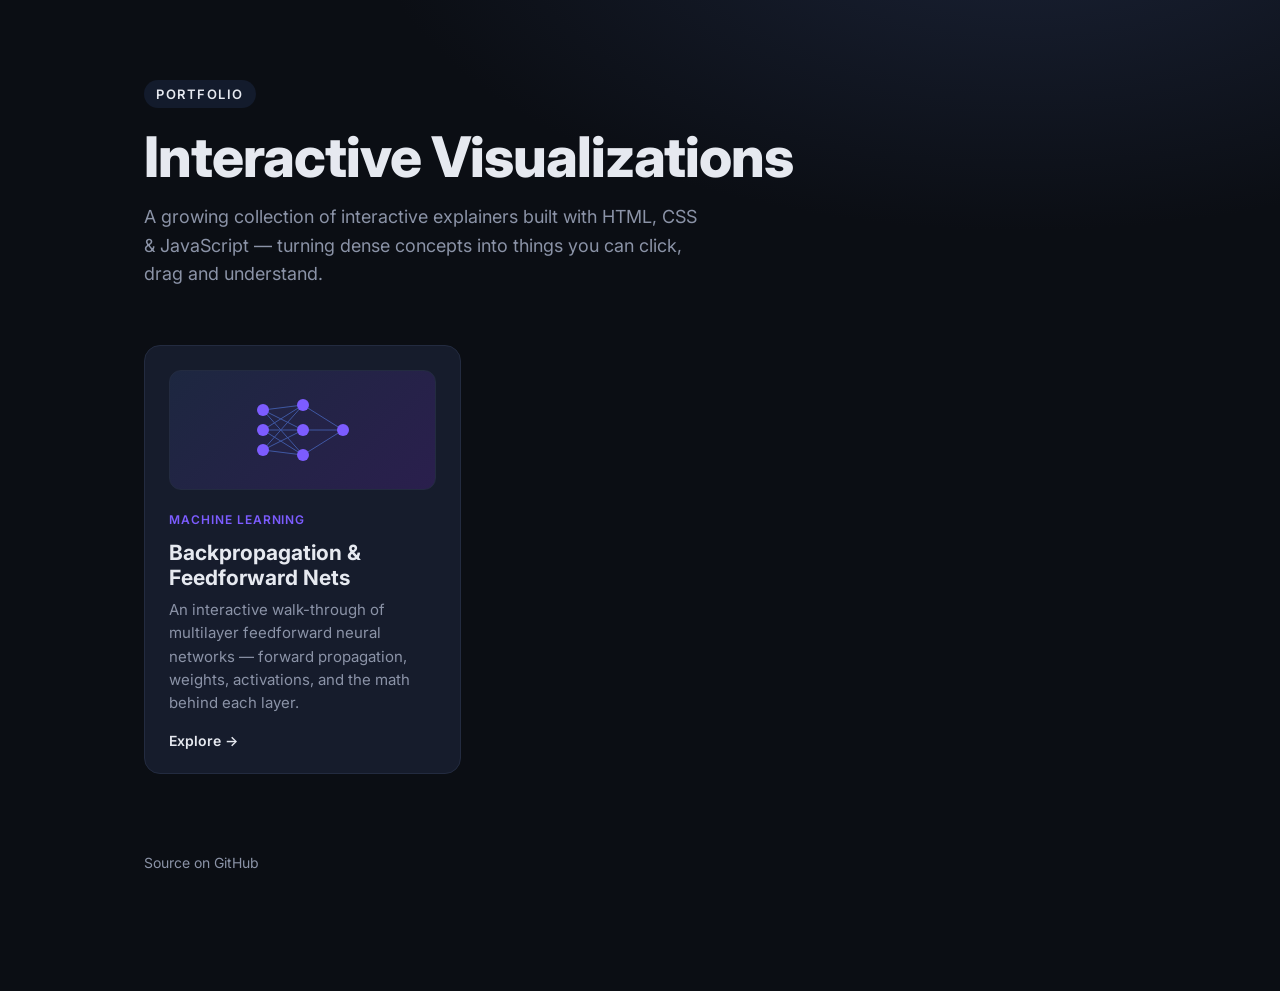
==== index.html @ afcfe08e "Add portfolio site and interactive feedforward neural network visualization Portfolio landing page p" ====
<!DOCTYPE html>
<html lang="en">
<head>
  <meta charset="UTF-8" />
  <meta name="viewport" content="width=device-width, initial-scale=1.0" />
  <title>Visualizations — Portfolio</title>
  <link rel="preconnect" href="https://fonts.googleapis.com" />
  <link rel="preconnect" href="https://fonts.gstatic.com" crossorigin />
  <link href="https://fonts.googleapis.com/css2?family=Inter:wght@400;500;600;700;800&display=swap" rel="stylesheet" />
  <style>
    :root {
      --bg: #0b0e14;
      --bg-soft: #131826;
      --card: #161c2c;
      --border: #232b40;
      --text: #e6e9f0;
      --muted: #8b93a7;
      --accept: #5b8cff;
      --accent2: #7c5cff;
    }
    * { box-sizing: border-box; margin: 0; padding: 0; }
    body {
      font-family: 'Inter', system-ui, sans-serif;
      background: radial-gradient(1200px 600px at 80% -10%, #1a2236 0%, var(--bg) 55%);
      color: var(--text);
      min-height: 100vh;
      -webkit-font-smoothing: antialiased;
    }
    .wrap { max-width: 1040px; margin: 0 auto; padding: 80px 24px 120px; }
    header { margin-bottom: 56px; }
    .eyebrow {
      display: inline-block;
      font-size: 13px; font-weight: 600; letter-spacing: 0.12em;
      text-transform: uppercase; color: var(--accent);
      background: rgba(91,140,255,0.1);
      padding: 6px 12px; border-radius: 999px; margin-bottom: 20px;
    }
    h1 { font-size: clamp(34px, 6vw, 56px); font-weight: 800; line-height: 1.05; letter-spacing: -0.02em; }
    .sub { color: var(--muted); font-size: 18px; margin-top: 16px; max-width: 560px; line-height: 1.6; }
    .grid { display: grid; grid-template-columns: repeat(auto-fill, minmax(300px, 1fr)); gap: 20px; }
    .card {
      display: block; text-decoration: none; color: inherit;
      background: var(--card); border: 1px solid var(--border);
      border-radius: 16px; padding: 24px; transition: transform .18s ease, border-color .18s ease, box-shadow .18s ease;
      position: relative; overflow: hidden;
    }
    .card:hover { transform: translateY(-4px); border-color: var(--accent); box-shadow: 0 12px 40px -12px rgba(91,140,255,0.35); }
    .card .tag { font-size: 12px; font-weight: 600; color: var(--accent2); text-transform: uppercase; letter-spacing: 0.08em; }
    .card h3 { font-size: 21px; font-weight: 700; margin: 12px 0 8px; }
    .card p { color: var(--muted); font-size: 15px; line-height: 1.55; }
    .card .arrow { margin-top: 18px; color: var(--accent); font-weight: 600; font-size: 14px; }
    .thumb {
      height: 120px; border-radius: 12px; margin-bottom: 18px;
      background: linear-gradient(135deg, #1d2740, #2a1f4d);
      display: flex; align-items: center; justify-content: center;
      border: 1px solid var(--border);
    }
    footer { margin-top: 80px; color: var(--muted); font-size: 14px; }
    a.gh { color: var(--accent); text-decoration: none; }
  </style>
</head>
<body>
  <div class="wrap">
    <header>
      <span class="eyebrow">Portfolio</span>
      <h1>Interactive Visualizations</h1>
      <p class="sub">A growing collection of interactive explainers built with HTML, CSS &amp; JavaScript — turning dense concepts into things you can click, drag and understand.</p>
    </header>

    <div class="grid">
      <a class="card" href="viz/neural-network-backprop/index.html">
        <div class="thumb">
          <svg width="120" height="80" viewBox="0 0 120 80" fill="none">
            <g stroke="#5b8cff" stroke-width="1" opacity="0.5">
              <line x1="20" y1="20" x2="60" y2="15"/><line x1="20" y1="20" x2="60" y2="40"/><line x1="20" y1="20" x2="60" y2="65"/>
              <line x1="20" y1="40" x2="60" y2="15"/><line x1="20" y1="40" x2="60" y2="40"/><line x1="20" y1="40" x2="60" y2="65"/>
              <line x1="20" y1="60" x2="60" y2="15"/><line x1="20" y1="60" x2="60" y2="40"/><line x1="20" y1="60" x2="60" y2="65"/>
              <line x1="60" y1="15" x2="100" y2="40"/><line x1="60" y1="40" x2="100" y2="40"/><line x1="60" y1="65" x2="100" y2="40"/>
            </g>
            <g fill="#7c5cff">
              <circle cx="20" cy="20" r="6"/><circle cx="20" cy="40" r="6"/><circle cx="20" cy="60" r="6"/>
              <circle cx="60" cy="15" r="6"/><circle cx="60" cy="40" r="6"/><circle cx="60" cy="65" r="6"/>
              <circle cx="100" cy="40" r="6"/>
            </g>
          </svg>
        </div>
        <span class="tag">Machine Learning</span>
        <h3>Backpropagation &amp; Feedforward Nets</h3>
        <p>An interactive walk-through of multilayer feedforward neural networks — forward propagation, weights, activations, and the math behind each layer.</p>
        <div class="arrow">Explore →</div>
      </a>
    </div>

    <footer>
      <a class="gh" href="https://github.com/felixvk1234/visualizations">Source on GitHub</a>
    </footer>
  </div>
</body>
</html>
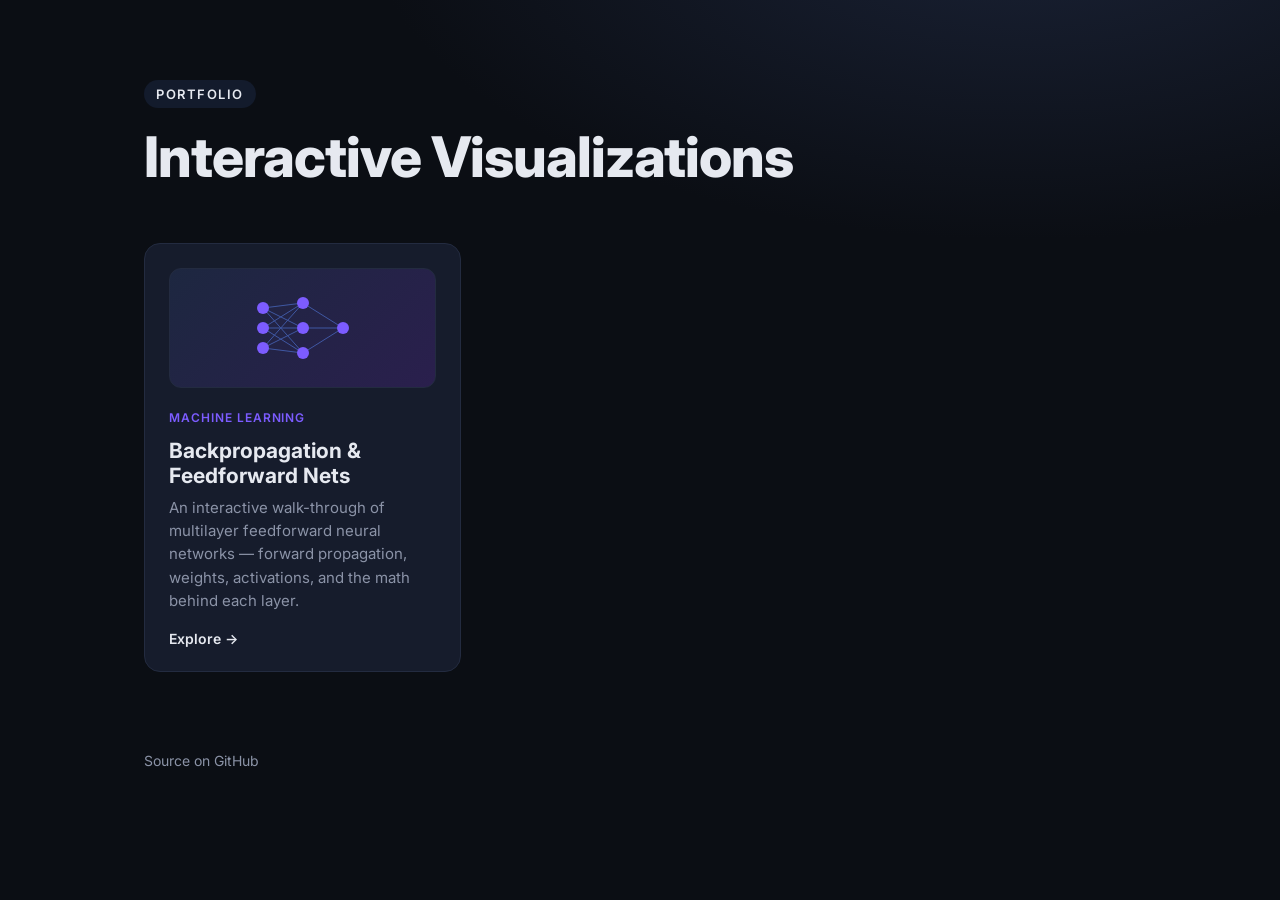
==== commit c3353197: "Update index file" ====
--- a/index.html
+++ b/index.html
@@ -64,7 +64,6 @@
     <header>
       <span class="eyebrow">Portfolio</span>
       <h1>Interactive Visualizations</h1>
-      <p class="sub">A growing collection of interactive explainers built with HTML, CSS &amp; JavaScript — turning dense concepts into things you can click, drag and understand.</p>
     </header>
 
     <div class="grid">
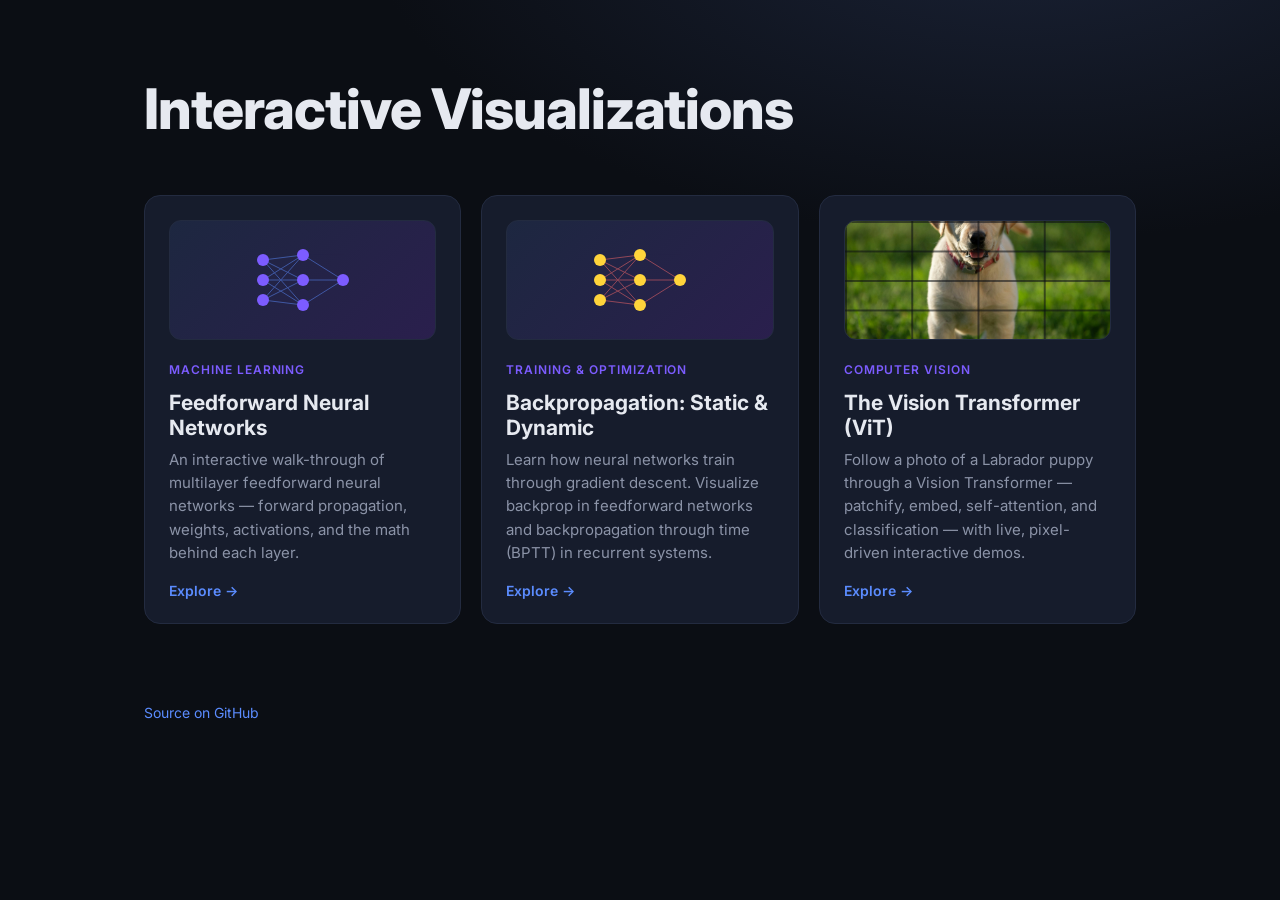
==== commit 836a0e12: "Add interactive Vision Transformer (ViT) visualization Co-Authored-By: Claude Fable 5 <noreply@anthr" ====
--- a/index.html
+++ b/index.html
@@ -15,7 +15,7 @@
       --border: #232b40;
       --text: #e6e9f0;
       --muted: #8b93a7;
-      --accept: #5b8cff;
+      --accent: #5b8cff;
       --accent2: #7c5cff;
     }
     * { box-sizing: border-box; margin: 0; padding: 0; }
@@ -62,7 +62,6 @@
 <body>
   <div class="wrap">
     <header>
-      <span class="eyebrow">Portfolio</span>
       <h1>Interactive Visualizations</h1>
     </header>
 
@@ -84,8 +83,40 @@
           </svg>
         </div>
         <span class="tag">Machine Learning</span>
-        <h3>Backpropagation &amp; Feedforward Nets</h3>
+        <h3>Feedforward Neural Networks</h3>
         <p>An interactive walk-through of multilayer feedforward neural networks — forward propagation, weights, activations, and the math behind each layer.</p>
+        <div class="arrow">Explore →</div>
+      </a>
+
+      <a class="card" href="viz/backpropagation/index.html">
+        <div class="thumb">
+          <svg width="120" height="80" viewBox="0 0 120 80" fill="none">
+            <g stroke="#ff6b6b" stroke-width="1" opacity="0.5">
+              <line x1="20" y1="20" x2="60" y2="15"/><line x1="20" y1="20" x2="60" y2="40"/><line x1="20" y1="20" x2="60" y2="65"/>
+              <line x1="20" y1="40" x2="60" y2="15"/><line x1="20" y1="40" x2="60" y2="40"/><line x1="20" y1="40" x2="60" y2="65"/>
+              <line x1="20" y1="60" x2="60" y2="15"/><line x1="20" y1="60" x2="60" y2="40"/><line x1="20" y1="60" x2="60" y2="65"/>
+              <line x1="60" y1="15" x2="100" y2="40"/><line x1="60" y1="40" x2="100" y2="40"/><line x1="60" y1="65" x2="100" y2="40"/>
+            </g>
+            <g fill="#ffd43b">
+              <circle cx="20" cy="20" r="6"/><circle cx="20" cy="40" r="6"/><circle cx="20" cy="60" r="6"/>
+              <circle cx="60" cy="15" r="6"/><circle cx="60" cy="40" r="6"/><circle cx="60" cy="65" r="6"/>
+              <circle cx="100" cy="40" r="6"/>
+            </g>
+          </svg>
+        </div>
+        <span class="tag">Training & Optimization</span>
+        <h3>Backpropagation: Static &amp; Dynamic</h3>
+        <p>Learn how neural networks train through gradient descent. Visualize backprop in feedforward networks and backpropagation through time (BPTT) in recurrent systems.</p>
+        <div class="arrow">Explore →</div>
+      </a>
+
+      <a class="card" href="viz/vision-transformer/index.html">
+        <div class="thumb" style="background: url('viz/vision-transformer/dog.jpg') center/cover; position: relative;">
+          <div style="position:absolute; inset:0; background-image: linear-gradient(rgba(11,14,20,0.55) 1.5px, transparent 1.5px), linear-gradient(90deg, rgba(11,14,20,0.55) 1.5px, transparent 1.5px); background-size: 25% 25%; border-radius: 12px;"></div>
+        </div>
+        <span class="tag">Computer Vision</span>
+        <h3>The Vision Transformer (ViT)</h3>
+        <p>Follow a photo of a Labrador puppy through a Vision Transformer — patchify, embed, self-attention, and classification — with live, pixel-driven interactive demos.</p>
         <div class="arrow">Explore →</div>
       </a>
     </div>
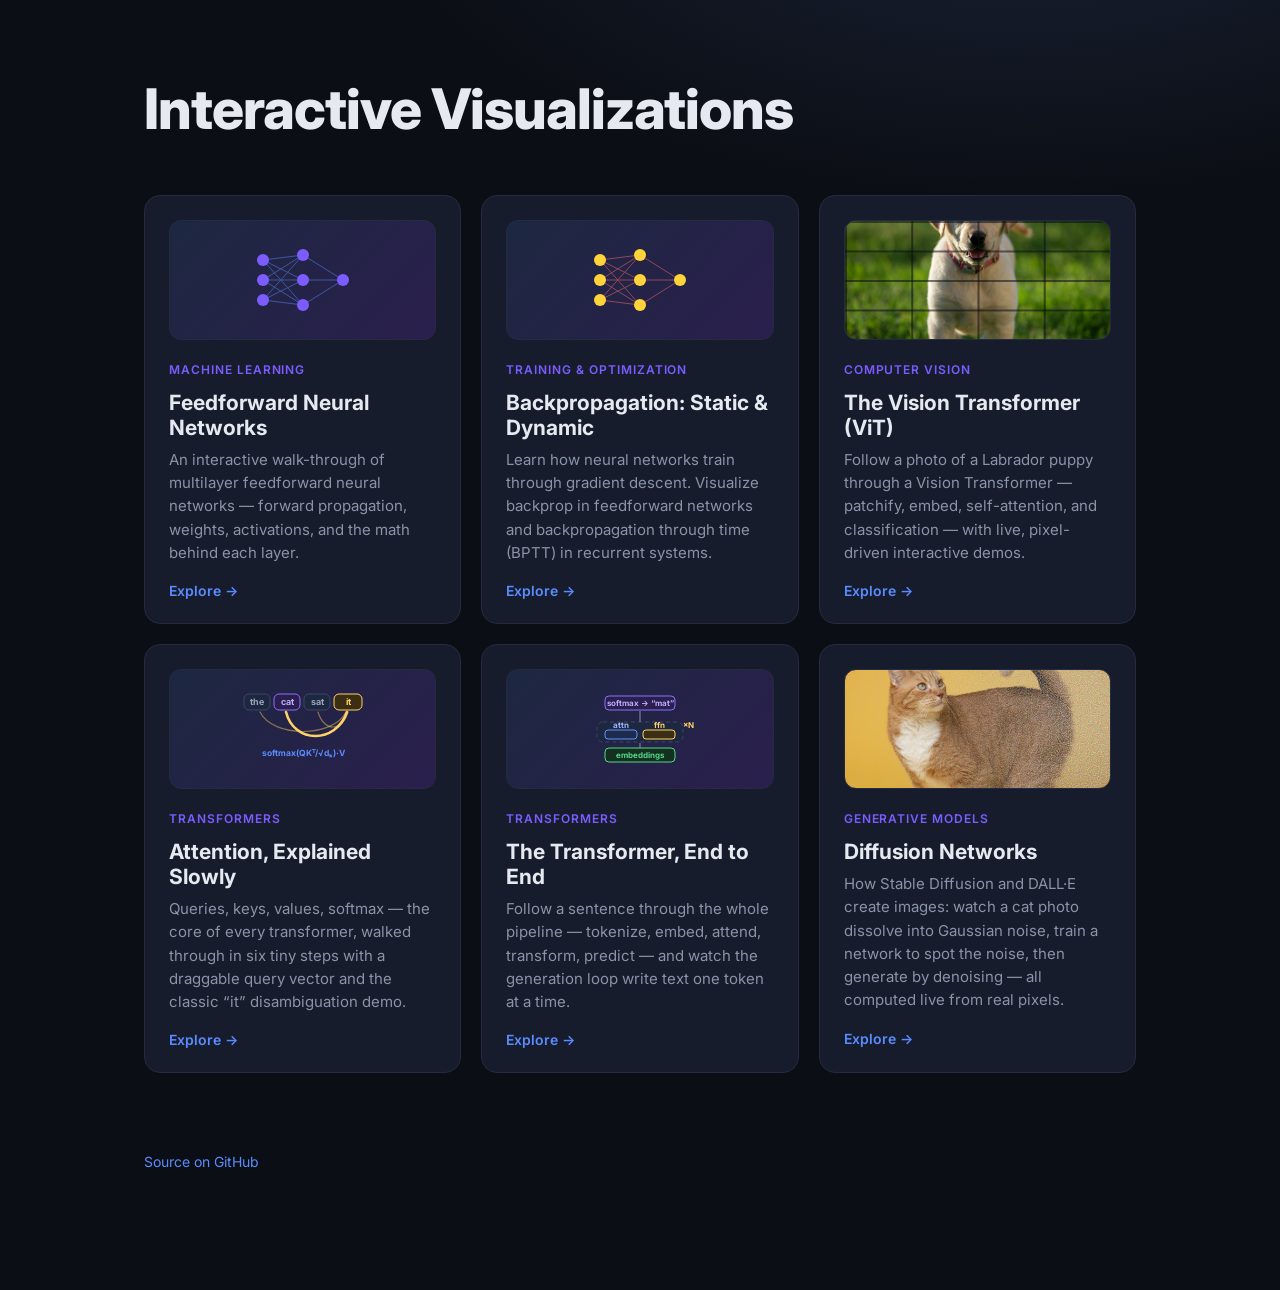
==== commit 62dd4425: "Add end-to-end transformer explainer and index cards for new visualizations Co-Authored-By: Claude F" ====
--- a/index.html
+++ b/index.html
@@ -119,6 +119,66 @@
         <p>Follow a photo of a Labrador puppy through a Vision Transformer — patchify, embed, self-attention, and classification — with live, pixel-driven interactive demos.</p>
         <div class="arrow">Explore →</div>
       </a>
+
+      <a class="card" href="viz/attention/index.html">
+        <div class="thumb">
+          <svg width="130" height="86" viewBox="0 0 130 86" fill="none">
+            <g font-family="Inter, sans-serif" font-size="9" font-weight="700">
+              <rect x="6"  y="8" width="26" height="16" rx="5" fill="#1d2740" stroke="#3a4666"/><text x="19" y="19" fill="#9aa4b8" text-anchor="middle">the</text>
+              <rect x="36" y="8" width="26" height="16" rx="5" fill="#2a1f4d" stroke="#8a70ff"/><text x="49" y="19" fill="#bcaaff" text-anchor="middle">cat</text>
+              <rect x="66" y="8" width="26" height="16" rx="5" fill="#1d2740" stroke="#3a4666"/><text x="79" y="19" fill="#9aa4b8" text-anchor="middle">sat</text>
+              <rect x="96" y="8" width="28" height="16" rx="5" fill="#3a2f14" stroke="#ffd166"/><text x="110" y="19" fill="#ffd166" text-anchor="middle">it</text>
+            </g>
+            <g stroke-linecap="round" fill="none">
+              <path d="M 108 26 C 95 52, 35 52, 22 26" stroke="#ffd166" stroke-width="1.2" opacity="0.45"/>
+              <path d="M 109 26 C 98 58, 56 58, 48 26" stroke="#ffd166" stroke-width="2.6"/>
+              <path d="M 110 26 C 104 46, 86 46, 80 26" stroke="#ffd166" stroke-width="1.2" opacity="0.45"/>
+            </g>
+            <g font-family="Inter, sans-serif" font-size="8.5" font-weight="700">
+              <text x="65" y="70" fill="#5b8cff" text-anchor="middle">softmax(QKᵀ/√dₖ)·V</text>
+            </g>
+          </svg>
+        </div>
+        <span class="tag">Transformers</span>
+        <h3>Attention, Explained Slowly</h3>
+        <p>Queries, keys, values, softmax — the core of every transformer, walked through in six tiny steps with a draggable query vector and the classic “it” disambiguation demo.</p>
+        <div class="arrow">Explore →</div>
+      </a>
+
+      <a class="card" href="viz/transformer/index.html">
+        <div class="thumb">
+          <svg width="130" height="86" viewBox="0 0 130 86" fill="none">
+            <g font-family="Inter, sans-serif" font-size="8" font-weight="700">
+              <rect x="30" y="62" width="70" height="14" rx="4" fill="#14301f" stroke="#55d68b"/><text x="65" y="72" fill="#55d68b" text-anchor="middle">embeddings</text>
+              <rect x="22" y="36" width="86" height="20" rx="6" fill="#1d2740" stroke="#3a4666" stroke-dasharray="4 3"/>
+              <rect x="30" y="44" width="32" height="9" rx="3" fill="#1d2c4d" stroke="#6090ff"/>
+              <rect x="68" y="44" width="32" height="9" rx="3" fill="#3a2f14" stroke="#ffd166"/>
+              <text x="113" y="42" fill="#ffd166" text-anchor="middle">×N</text>
+              <text x="46" y="42" fill="#9fb6ff" text-anchor="middle">attn</text>
+              <text x="84" y="42" fill="#ffd166" text-anchor="middle">ffn</text>
+              <rect x="30" y="10" width="70" height="14" rx="4" fill="#2a1f4d" stroke="#8a70ff"/><text x="65" y="20" fill="#bcaaff" text-anchor="middle">softmax → “mat”</text>
+            </g>
+            <g stroke="#9aa4b8" stroke-width="1.2" opacity="0.7">
+              <line x1="65" y1="62" x2="65" y2="57"/>
+              <line x1="65" y1="36" x2="65" y2="25"/>
+            </g>
+          </svg>
+        </div>
+        <span class="tag">Transformers</span>
+        <h3>The Transformer, End to End</h3>
+        <p>Follow a sentence through the whole pipeline — tokenize, embed, attend, transform, predict — and watch the generation loop write text one token at a time.</p>
+        <div class="arrow">Explore →</div>
+      </a>
+
+      <a class="card" href="viz/diffusion-networks/index.html">
+        <div class="thumb" style="background: url('viz/diffusion-networks/cat.jpg') center/cover; position: relative;">
+          <div style="position:absolute; inset:0; border-radius:12px; background: url(&quot;data:image/svg+xml,%3Csvg xmlns='http://www.w3.org/2000/svg' width='120' height='120'%3E%3Cfilter id='n'%3E%3CfeTurbulence type='fractalNoise' baseFrequency='0.9' numOctaves='2'/%3E%3C/filter%3E%3Crect width='120' height='120' filter='url(%23n)'/%3E%3C/svg%3E&quot;); -webkit-mask-image: linear-gradient(90deg, transparent 10%, black 90%); mask-image: linear-gradient(90deg, transparent 10%, black 90%);"></div>
+        </div>
+        <span class="tag">Generative Models</span>
+        <h3>Diffusion Networks</h3>
+        <p>How Stable Diffusion and DALL·E create images: watch a cat photo dissolve into Gaussian noise, train a network to spot the noise, then generate by denoising — all computed live from real pixels.</p>
+        <div class="arrow">Explore →</div>
+      </a>
     </div>
 
     <footer>
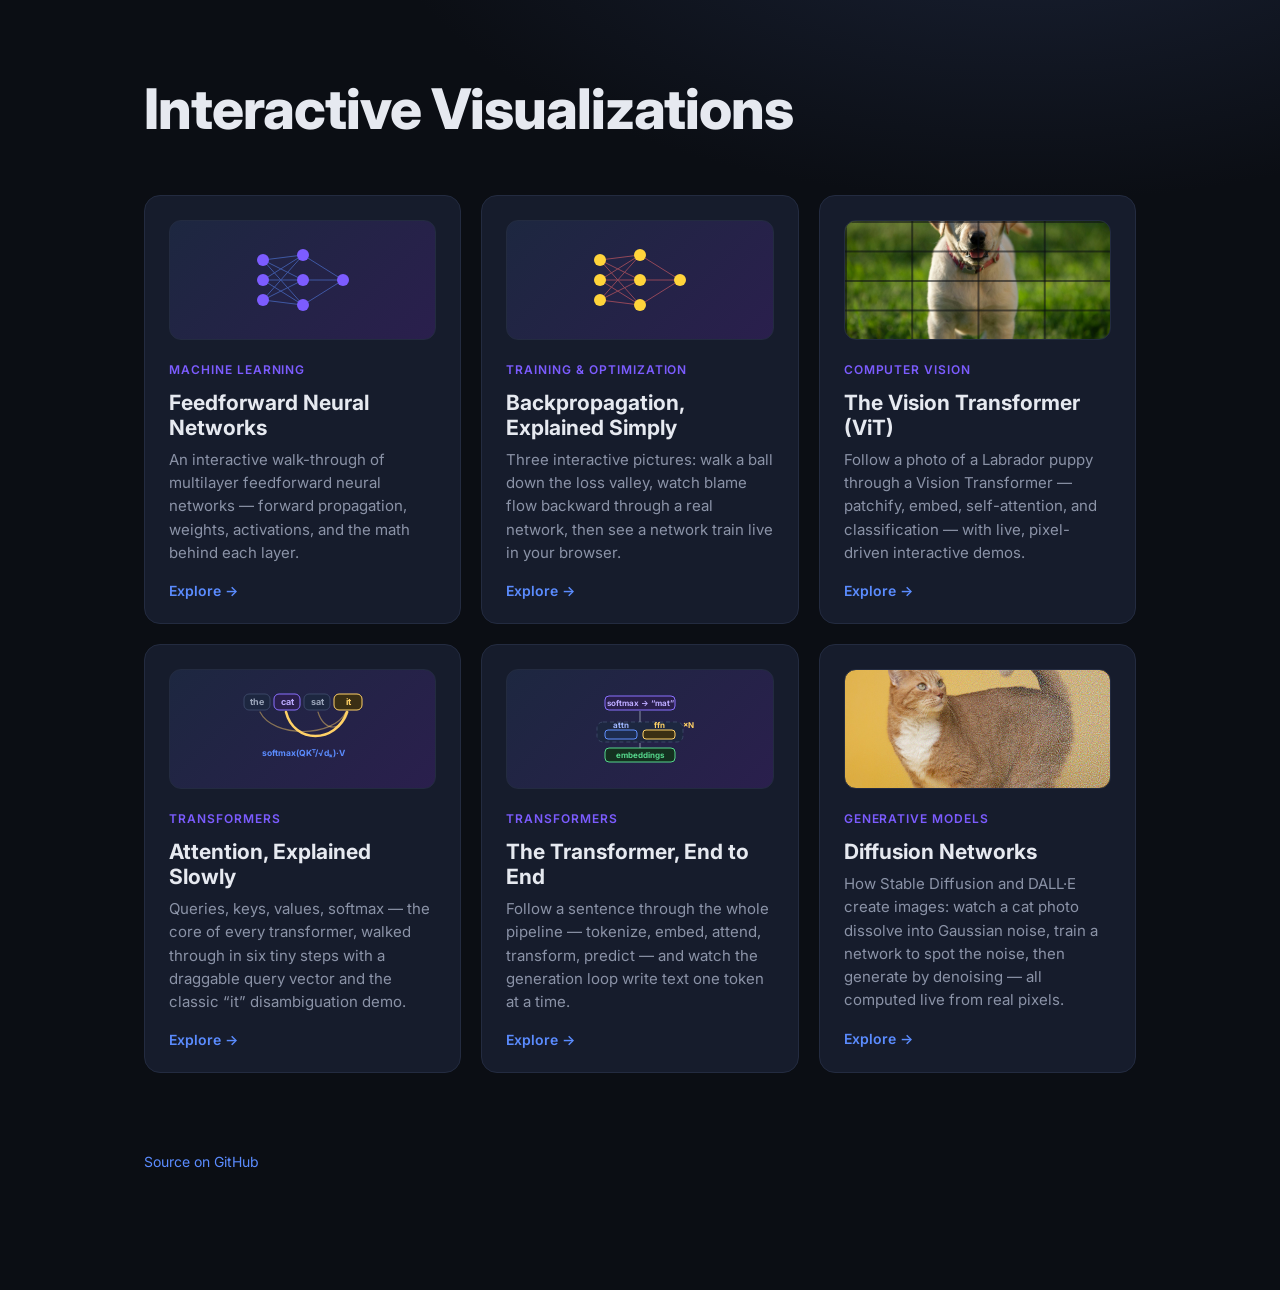
==== commit cc46cf67: "Rework backpropagation explainer and update ViT page and index cards Co-Authored-By: Claude Fable 5 " ====
--- a/index.html
+++ b/index.html
@@ -105,8 +105,8 @@
           </svg>
         </div>
         <span class="tag">Training & Optimization</span>
-        <h3>Backpropagation: Static &amp; Dynamic</h3>
-        <p>Learn how neural networks train through gradient descent. Visualize backprop in feedforward networks and backpropagation through time (BPTT) in recurrent systems.</p>
+        <h3>Backpropagation, Explained Simply</h3>
+        <p>Three interactive pictures: walk a ball down the loss valley, watch blame flow backward through a real network, then see a network train live in your browser.</p>
         <div class="arrow">Explore →</div>
       </a>
 
